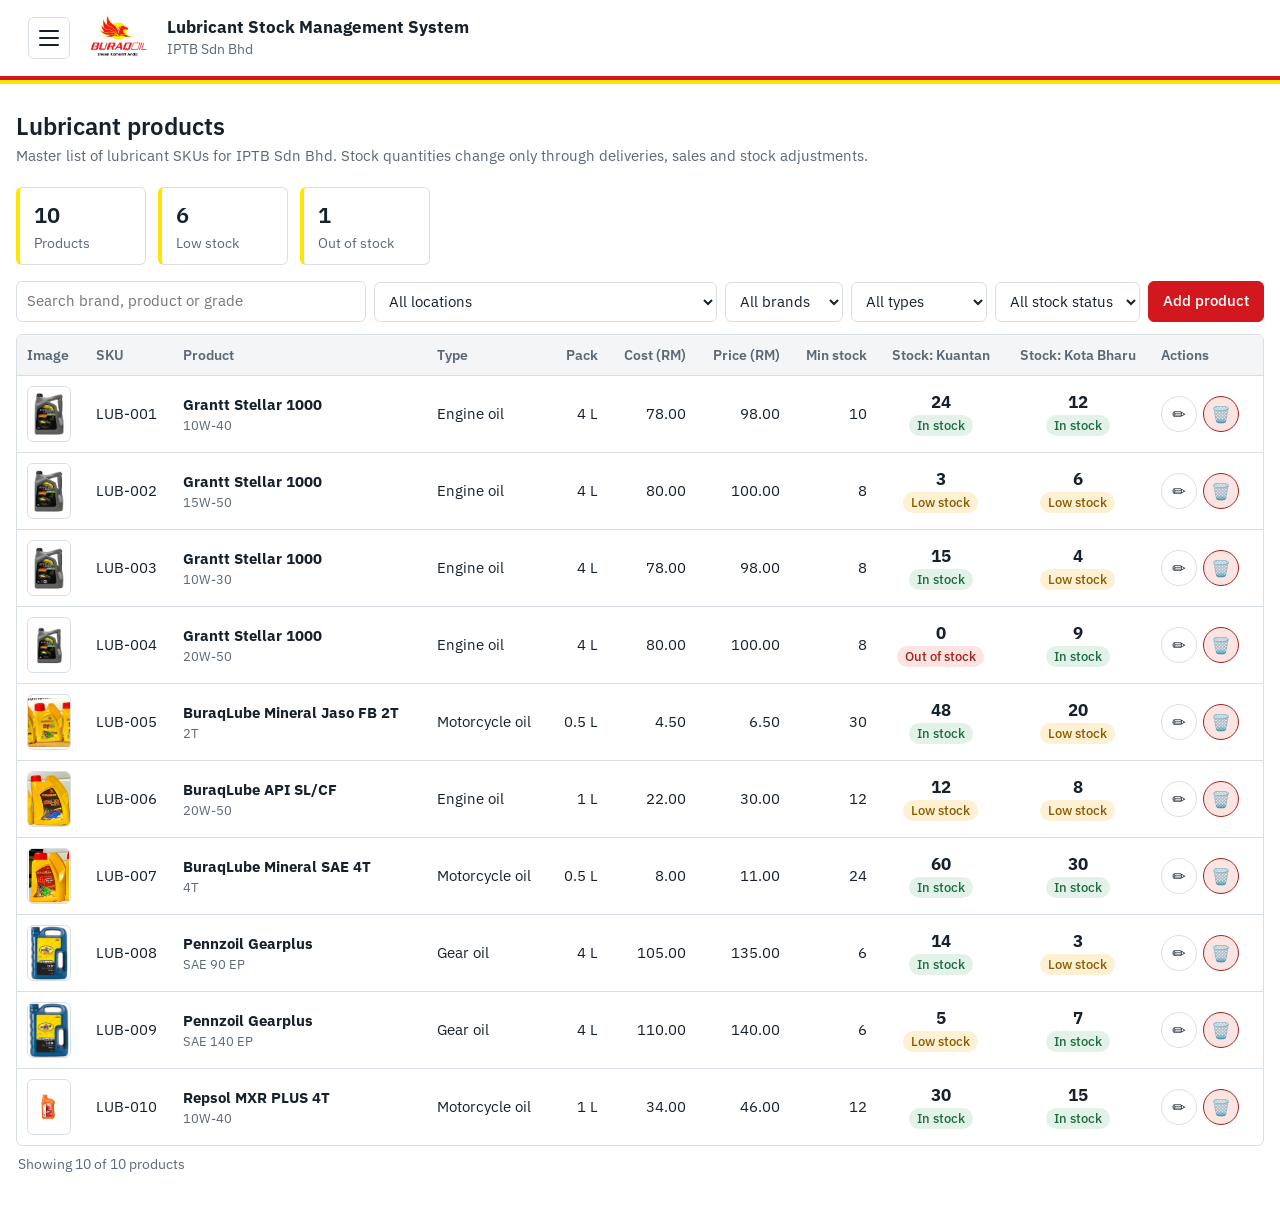
==== module 1/products.html @ 909e2d79 "first commit" ====
<!DOCTYPE html>
<html lang="en">
<head>
<meta charset="utf-8">
<meta name="color-scheme" content="light">
<meta name="viewport" content="width=device-width, initial-scale=1, viewport-fit=cover">
<title>IPTB-LSMS · Lubricant Product Management</title>
<script src="../lsms.js"></script>
<link rel="stylesheet" href="https://fonts.googleapis.com/css2?family=IBM+Plex+Sans:wght@400;500;600&display=swap">
<style>
:root{--bg:#ffffff;--head:#f3f5f6;--surface:#fff;--ink:#16212b;--muted:#5b6875;--line:#d9e0e5;--accent:#d3171e;--accent-ink:#fff;--yellow:#ffe500;--ok:#1d6b3f;--okbg:#e3f2e9;--low:#8a5a00;--lowbg:#fdf0d3;--out:#a3231b;--outbg:#fbe4e2;--focus:#d3171e}
:root{box-sizing:border-box;padding-top:env(safe-area-inset-top,0px);padding-bottom:env(safe-area-inset-bottom,0px)}
html{scroll-padding-top:env(safe-area-inset-top,0px)}
*,*::before,*::after{box-sizing:inherit}
body{margin:0;background:var(--bg);color:var(--ink);font:15px/1.5 "IBM Plex Sans",system-ui,-apple-system,"Segoe UI",sans-serif}
.top{background:var(--surface);position:relative;border-bottom:4px solid var(--accent)}
.top::after{content:"";position:absolute;left:0;right:0;bottom:-8px;height:4px;background:var(--yellow)}
.top .in{padding:10px 28px;display:flex;align-items:center;gap:14px}
.plate{display:flex}
.plate img{height:56px;width:auto;display:block}
.top strong{display:block;font-size:17px;line-height:1.3}
.top span{color:var(--muted);font-size:13.5px}
.wrap{max-width:1360px;margin:0 auto;padding:32px 16px 48px}
h1{font-size:1.5rem;line-height:1.2;margin:0 0 4px;font-weight:600}
.sub{margin:0 0 20px;color:var(--muted)}
.stats{display:flex;gap:12px;flex-wrap:wrap;margin-bottom:16px}
.stat{background:var(--surface);border:1px solid var(--line);border-left:4px solid var(--yellow);border-radius:6px;padding:10px 14px;min-width:130px}
.stat b{display:block;font-size:1.4rem;font-weight:600}
.stat span{color:var(--muted);font-size:.85rem}
.bar{display:flex;gap:8px;flex-wrap:wrap;margin-bottom:12px;align-items:center}
input,select,button{font:inherit;color:inherit}
input,select{background:var(--surface);border:1px solid var(--line);border-radius:6px;padding:8px 10px;min-height:40px}
.bar input[type=search]{flex:1 1 220px}
button{cursor:pointer;border-radius:6px;border:1px solid var(--line);background:var(--surface);padding:8px 14px;min-height:40px}
button.primary{background:var(--accent);color:var(--accent-ink);border-color:var(--accent);font-weight:500}
button.danger{background:var(--out);color:var(--surface);border-color:var(--out)}
button.link{border:0;background:none;color:var(--ink);text-decoration:underline;padding:6px 8px;min-height:32px}
button.link.del{color:var(--out)}
:focus-visible{outline:2px solid var(--focus);outline-offset:2px}
.tablewrap{overflow-x:auto;background:var(--surface);border:1px solid var(--line);border-radius:6px}
table{border-collapse:collapse;width:100%;min-width:980px}
th,td{text-align:left;padding:10px 10px;border-bottom:1px solid var(--line);white-space:nowrap}
th{font-weight:600;font-size:.85rem;color:var(--muted);background:var(--head)}
tr:last-child td{border-bottom:0}
td.num,th.num{text-align:right;font-variant-numeric:tabular-nums}
td.name{white-space:normal;min-width:170px}
td.name small{display:block;color:var(--muted)}
.chip{display:inline-block;padding:1px 8px;border-radius:99px;font-size:.8rem;font-weight:500}
.chip.ok{background:var(--okbg);color:var(--ok)}.chip.low{background:var(--lowbg);color:var(--low)}.chip.out{background:var(--outbg);color:var(--out)}
/* Stock cell: number centred above the status chip */
td.stk,th.stk{text-align:center}
td.stk .cell{display:inline-flex;flex-direction:column;align-items:center;gap:3px}
td.stk b{font-size:1.05rem;line-height:1.2;font-variant-numeric:tabular-nums}
.thumb{width:44px;height:56px;object-fit:contain;border-radius:6px;border:1px solid var(--line);background:#fff;display:block}
.zoom{padding:0;border:0;background:none;min-height:0;cursor:zoom-in;border-radius:6px;display:block}
#imgDlg .dlg{text-align:center}
#bigImg{display:block;margin:0 auto;width:100%;max-width:380px;height:min(60vh,440px);object-fit:contain;background:#fff;border:1px solid var(--line);border-radius:6px}
#imgDlg .actions{justify-content:center}
.ico{width:36px;height:36px;min-height:0;padding:0;border-radius:50%;border:1px solid var(--line);background:var(--surface);font-size:1rem;line-height:1;display:inline-flex;align-items:center;justify-content:center;margin-right:6px}
.ico.del{border-color:var(--out);background:var(--outbg)}
.empty{padding:32px 16px;text-align:center;color:var(--muted)}
.count{color:var(--muted);font-size:.85rem;margin:8px 2px 0}
dialog{border:1px solid var(--line);border-radius:8px;background:var(--surface);color:var(--ink);padding:0;width:min(520px,calc(100% - 24px))}
dialog::backdrop{background:rgba(0,0,0,.45)}
.dlg{padding:20px}
.dlg h2{margin:0 0 14px;font-size:1.15rem}
.grid{display:grid;grid-template-columns:1fr 1fr;gap:12px}
.grid .full{grid-column:1/-1}
label{display:block;font-size:.85rem;font-weight:500}
label input,label select{width:100%;margin-top:4px;font-weight:400}
.err{color:var(--out);font-size:.8rem;min-height:1.1em;margin-top:2px;font-weight:400}
.actions{display:flex;justify-content:flex-end;gap:8px;margin-top:16px}
#toast{position:fixed;left:50%;bottom:calc(20px + env(safe-area-inset-bottom,0px));transform:translateX(-50%);background:var(--ink);color:var(--bg);padding:10px 16px;border-radius:6px;opacity:0;pointer-events:none;transition:opacity .2s;max-width:90%}
#toast.show{opacity:1}
@media (max-width:860px){.top .in{padding:10px 16px;gap:12px}.plate img{height:42px}}
@media (max-width:520px){.grid{grid-template-columns:1fr}}
@media (prefers-reduced-motion:reduce){#toast{transition:none}}
</style>
</head>
<body>
<header class="top"><div class="in"><div class="plate"><img alt="BURAQOIL logo" src="../images/buraqoil-logo.png"></div><div><strong>Lubricant Stock Management System</strong><span>IPTB Sdn Bhd</span></div></div></header>
<div class="wrap">
  <h1>Lubricant products</h1>
  <p class="sub">Master list of lubricant SKUs for IPTB Sdn Bhd. Stock quantities change only through deliveries, sales and stock adjustments.</p>
  <p class="sub" id="locNote" hidden></p>

  <div class="stats" aria-label="Summary">
    <div class="stat"><b id="sTotal">0</b><span>Products</span></div>
    <div class="stat"><b id="sLow">0</b><span>Low stock</span></div>
    <div class="stat"><b id="sOut">0</b><span>Out of stock</span></div>
  </div>

  <div class="bar">
    <input type="search" id="q" placeholder="Search brand, product or grade" aria-label="Search products">
    <select id="fLoc" aria-label="Filter by location"></select>
    <select id="fBrand" aria-label="Filter by brand"></select>
    <select id="fType" aria-label="Filter by type"></select>
    <select id="fStatus" aria-label="Filter by stock status">
      <option value="">All stock status</option><option value="ok">In stock</option><option value="low">Low stock</option><option value="out">Out of stock</option>
    </select>
    <button class="primary" id="addBtn">Add product</button>
  </div>

  <div class="tablewrap">
    <table>
      <thead id="head"></thead>
      <tbody id="rows"></tbody>
    </table>
    <div class="empty" id="empty" hidden>No products match your search. Clear the filters or add a new product.</div>
  </div>
  <p class="count" id="count" aria-live="polite"></p>
</div>

<dialog id="formDlg">
  <form class="dlg" id="form" novalidate>
    <h2 id="formTitle">Add product</h2>
    <div class="grid">
      <label>Brand<input name="brand" autocomplete="off"><div class="err" data-for="brand"></div></label>
      <label>Product name<input name="name" autocomplete="off"><div class="err" data-for="name"></div></label>
      <label>Viscosity grade<input name="grade" placeholder="e.g. 10W-40" autocomplete="off"><div class="err" data-for="grade"></div></label>
      <label>Type<select name="type"></select><div class="err" data-for="type"></div></label>
      <label>Pack size<select name="pack"></select><div class="err" data-for="pack"></div></label>
      <label>Minimum stock (packs)<input name="min" type="number" min="0" step="1" inputmode="numeric"><div class="err" data-for="min"></div></label>
      <label>Cost price (RM)<input name="cost" type="number" min="0" step="0.01" inputmode="decimal"><div class="err" data-for="cost"></div></label>
      <label>Selling price (RM)<input name="price" type="number" min="0" step="0.01" inputmode="decimal"><div class="err" data-for="price"></div></label>
    <label class="full">Product image (optional)<input name="img" type="file" accept="image/*"><div class="err" data-for="img"></div></label>
    </div>
    <div class="actions"><button type="button" id="cancelForm">Cancel</button><button class="primary" type="submit" id="saveBtn">Save product</button></div>
  </form>
</dialog>

<dialog id="delDlg">
  <div class="dlg">
    <h2>Delete this product?</h2>
    <p id="delText"></p>
    <div class="actions"><button id="cancelDel">Keep product</button><button class="danger" id="confirmDel">Delete product</button></div>
  </div>
</dialog>
<dialog id="imgDlg" aria-labelledby="imgTitle">
  <div class="dlg">
    <h2 id="imgTitle"></h2>
    <img id="bigImg" alt="">
    <div class="actions"><button id="closeImg">Close</button></div>
  </div>
</dialog>
<div id="toast" role="status"></div>

<script>
var TYPES=['Engine oil','Gear oil','Motorcycle oil','Grease','Other'];
var PACKS=[0.5,0.8,1,4,18,208];
var products=[
 {id:1,brand:'Grantt',name:'Stellar 1000',grade:'10W-40',type:'Engine oil',pack:4,cost:78,price:98,min:10,stock:{PHG:24,KTN:12}},
 {id:2,brand:'Grantt',name:'Stellar 1000',grade:'15W-50',type:'Engine oil',pack:4,cost:80,price:100,min:8,stock:{PHG:3,KTN:6}},
 {id:3,brand:'Grantt',name:'Stellar 1000',grade:'10W-30',type:'Engine oil',pack:4,cost:78,price:98,min:8,stock:{PHG:15,KTN:4}},
 {id:4,brand:'Grantt',name:'Stellar 1000',grade:'20W-50',type:'Engine oil',pack:4,cost:80,price:100,min:8,stock:{PHG:0,KTN:9}},
 {id:5,brand:'BuraqLube',name:'Mineral Jaso FB 2T',grade:'2T',type:'Motorcycle oil',pack:0.5,cost:4.5,price:6.5,min:30,stock:{PHG:48,KTN:20}},
 {id:6,brand:'BuraqLube',name:'API SL/CF',grade:'20W-50',type:'Engine oil',pack:1,cost:22,price:30,min:12,stock:{PHG:12,KTN:8}},
 {id:7,brand:'BuraqLube',name:'Mineral SAE 4T',grade:'4T',type:'Motorcycle oil',pack:0.5,cost:8,price:11,min:24,stock:{PHG:60,KTN:30}},
 {id:8,brand:'Pennzoil',name:'Gearplus',grade:'SAE 90 EP',type:'Gear oil',pack:4,cost:105,price:135,min:6,stock:{PHG:14,KTN:3}},
 {id:9,brand:'Pennzoil',name:'Gearplus',grade:'SAE 140 EP',type:'Gear oil',pack:4,cost:110,price:140,min:6,stock:{PHG:5,KTN:7}},
 {id:10,brand:'Repsol',name:'MXR PLUS 4T',grade:'10W-40',type:'Motorcycle oil',pack:1,cost:34,price:46,min:12,stock:{PHG:30,KTN:15}}
];
var nextId=11, editingId=null, deleteId=null;
var $=function(id){return document.getElementById(id)};
function esc(s){return String(s).replace(/[&<>"']/g,function(c){return {'&':'&amp;','<':'&lt;','>':'&gt;','"':'&quot;',"'":'&#39;'}[c]})}
// Stock is kept per station (PHG = Kuantan, KTN = Kota Bharu, see ../lsms.js); the product list itself is shared.
var LOCS=LSMS.locs().map(function(l){return l.id});   // stations this user may see
function scope(){var v=$('fLoc')?$('fLoc').value:'';return v?[v]:LOCS}
function totalStock(p){return LOCS.reduce(function(a,l){return a+p.stock[l]},0)}
function status(p,l){var n=p.stock[l];return n<=0?'out':(n<=p.min?'low':'ok')}
var LABEL={ok:'In stock',low:'Low stock',out:'Out of stock'};
var PAL=['#d3171e','#0e5a78','#1d6b3f','#b7791f','#5b3d9a','#16212b'];
function bottle(p){
  var h=0;for(var i=0;i<p.brand.length;i++)h+=p.brand.charCodeAt(i);
  var g=esc(p.grade.replace(/^SAE /,'').slice(0,7));
  var svg='<svg xmlns="http://www.w3.org/2000/svg" viewBox="0 0 60 80"><rect x="22" y="3" width="16" height="11" rx="2" fill="#333"/><path d="M20 14h20l8 12v46a6 6 0 0 1-6 6H18a6 6 0 0 1-6-6V26z" fill="'+PAL[h%PAL.length]+'"/><rect x="16" y="36" width="28" height="26" rx="3" fill="#fff"/><text x="30" y="52" font-size="7" font-weight="700" text-anchor="middle" fill="#16212b" font-family="Arial,sans-serif">'+g+'</text></svg>';
  return 'data:image/svg+xml;utf8,'+encodeURIComponent(svg);
}
function thumb(p){return p.img||'images/'+sku(p)+'.jpg'}
function imgErr(el,id){
  var p=products.find(function(x){return x.id===id});
  if(p&&!p.img&&!el.dataset.t){el.dataset.t=1;el.src='images/'+sku(p)+'.png';return}
  el.onerror=null;if(p)el.src=bottle(p);
}
function shrink(file,ok,bad){
  var r=new FileReader();
  r.onerror=bad;
  r.onload=function(){var im=new Image();im.onerror=bad;im.onload=function(){
    var k=Math.min(1,600/Math.max(im.width,im.height)),c=document.createElement('canvas');
    c.width=Math.round(im.width*k);c.height=Math.round(im.height*k);
    var x=c.getContext('2d');x.fillStyle='#fff';x.fillRect(0,0,c.width,c.height);x.drawImage(im,0,0,c.width,c.height);
    ok(c.toDataURL('image/jpeg',0.85))};im.src=r.result};
  r.readAsDataURL(file);
}
function packLabel(n){return n+' L'}
function sku(p){return 'LUB-'+String(p.id).padStart(3,'0')}
function toast(msg){var t=$('toast');t.textContent=msg;t.classList.add('show');clearTimeout(toast.h);toast.h=setTimeout(function(){t.classList.remove('show')},2600)}

function fillFilters(){
  var brands=[...new Set(products.map(function(p){return p.brand}))].sort();
  var cur=$('fBrand').value;
  $('fBrand').innerHTML='<option value="">All brands</option>'+brands.map(function(b){return '<option>'+esc(b)+'</option>'}).join('');
  $('fBrand').value=brands.indexOf(cur)>-1?cur:'';
  if(!$('fType').options.length)$('fType').innerHTML='<option value="">All types</option>'+TYPES.map(function(t){return '<option>'+t+'</option>'}).join('');
}
function render(){
  fillFilters();
  var q=$('q').value.trim().toLowerCase(),b=$('fBrand').value,t=$('fType').value,s=$('fStatus').value,locs=scope();
  var any=function(p,st){return locs.some(function(l){return status(p,l)===st})};
  var list=products.filter(function(p){
    var hay=(p.brand+' '+p.name+' '+p.grade).toLowerCase();
    return (!q||hay.indexOf(q)>-1)&&(!b||p.brand===b)&&(!t||p.type===t)&&(!s||any(p,s));
  });
  // one location: stock and status columns; all locations: one stock column per location
  var many=locs.length>1;
  $('head').innerHTML='<tr><th>Image</th><th>SKU</th><th>Product</th><th>Type</th><th class="num">Pack</th><th class="num">Cost (RM)</th><th class="num">Price (RM)</th><th class="num">Min stock</th>'+
    (many?locs.map(function(l){return '<th class="stk">Stock: '+esc(LSMS.locShort(l))+'</th>'}).join(''):'<th class="num">Current stock</th><th>Status</th>')+'<th>Actions</th></tr>';
  var stockCells=function(p){
    if(!many){var st=status(p,locs[0]);return '<td class="num">'+p.stock[locs[0]]+'</td><td><span class="chip '+st+'">'+LABEL[st]+'</span></td>'}
    // number centred above the status chip
    return locs.map(function(l){var st=status(p,l);return '<td class="stk"><div class="cell"><b>'+p.stock[l]+'</b><span class="chip '+st+'">'+LABEL[st]+'</span></div></td>'}).join('');
  };
  $('rows').innerHTML=list.map(function(p){return '<tr>'+
    '<td><button class="zoom" data-zoom="'+p.id+'" title="View larger image" aria-label="View larger image of '+esc(p.brand+' '+p.name+' '+p.grade)+'"><img class="thumb" src="'+thumb(p)+'" alt="" onerror="imgErr(this,'+p.id+')"></button></td><td>'+sku(p)+'</td>'+
    '<td class="name"><strong>'+esc(p.brand)+' '+esc(p.name)+'</strong><small>'+esc(p.grade)+'</small></td>'+
    '<td>'+esc(p.type)+'</td><td class="num">'+packLabel(p.pack)+'</td>'+
    '<td class="num">'+p.cost.toFixed(2)+'</td><td class="num">'+p.price.toFixed(2)+'</td>'+
    '<td class="num">'+p.min+'</td>'+
    stockCells(p)+
    '<td><button class="ico" data-edit="'+p.id+'" title="Edit" aria-label="Edit '+esc(p.brand+' '+p.name+' '+p.grade)+'">&#9999;&#65039;</button><button class="ico del" data-del="'+p.id+'" title="Delete" aria-label="Delete '+esc(p.brand+' '+p.name+' '+p.grade)+'">&#128465;&#65039;</button></td></tr>'}).join('');
  $('empty').hidden=list.length>0;
  $('count').textContent='Showing '+list.length+' of '+products.length+' products';
  $('sTotal').textContent=products.length;
  $('sLow').textContent=products.filter(function(p){return any(p,'low')}).length;
  $('sOut').textContent=products.filter(function(p){return any(p,'out')}).length;
}

var F=$('form');
F.type.innerHTML=TYPES.map(function(t){return '<option>'+t+'</option>'}).join('');
F.pack.innerHTML=PACKS.map(function(n){return '<option value="'+n+'">'+packLabel(n)+'</option>'}).join('');
function clearErrors(){document.querySelectorAll('.err').forEach(function(e){e.textContent=''})}
function setErr(k,m){F.querySelector('[data-for="'+k+'"]').textContent=m}
function openForm(p){
  editingId=p?p.id:null;clearErrors();
  $('formTitle').textContent=p?'Edit product':'Add product';
  F.brand.value=p?p.brand:'';F.name.value=p?p.name:'';F.grade.value=p?p.grade:'';
  F.type.value=p?p.type:TYPES[0];F.pack.value=p?p.pack:1;
  F.img.value='';F.min.value=p?p.min:'';F.cost.value=p?p.cost:'';F.price.value=p?p.price:'';
  $('formDlg').showModal();F.brand.focus();
}
function validate(){
  clearErrors();var ok=true,v={};
  v.brand=F.brand.value.trim();v.name=F.name.value.trim();v.grade=F.grade.value.trim();
  v.type=F.type.value;v.pack=parseFloat(F.pack.value);
  if(!v.brand){setErr('brand','Enter the brand.');ok=false}
  if(!v.name){setErr('name','Enter the product name.');ok=false}
  if(!v.grade){setErr('grade','Enter the viscosity grade or type.');ok=false}
  var min=F.min.value.trim(),cost=F.cost.value.trim(),price=F.price.value.trim();
  if(min===''||!/^\d+$/.test(min)){setErr('min','Enter a whole number of 0 or more.');ok=false}else v.min=parseInt(min,10);
  if(cost===''||isNaN(cost)||+cost<0){setErr('cost','Enter a cost price of 0 or more.');ok=false}else v.cost=Math.round(+cost*100)/100;
  if(price===''||isNaN(price)||+price<0){setErr('price','Enter a selling price of 0 or more.');ok=false}else v.price=Math.round(+price*100)/100;
  if(ok&&v.price<v.cost){setErr('price','Selling price cannot be lower than cost price.');ok=false}
  if(ok){
    var dup=products.some(function(p){return p.id!==editingId&&p.brand.toLowerCase()===v.brand.toLowerCase()&&p.name.toLowerCase()===v.name.toLowerCase()&&p.grade.toLowerCase()===v.grade.toLowerCase()&&p.pack===v.pack});
    if(dup){setErr('name','This product with the same grade and pack size already exists.');ok=false}
  }
  return ok?v:null;
}
F.addEventListener('submit',function(e){
  e.preventDefault();var v=validate();if(!v)return;
  var done=function(img){
    if(img)v.img=img;
    if(editingId){var p=products.find(function(x){return x.id===editingId});Object.assign(p,v);toast('Product updated')}
    else{v.id=nextId++;v.stock={};LSMS.LOCATIONS.forEach(function(l){v.stock[l.id]=0});products.push(v);toast('Product added')}
    $('formDlg').close();render();
  };
  var f=F.img.files[0];
  if(!f)return done(null);
  if(!/^image\//.test(f.type)){setErr('img','Choose an image file.');return}
  shrink(f,done,function(){setErr('img','This image could not be read. Try another file.')});
});
$('addBtn').onclick=function(){openForm(null)};
$('cancelForm').onclick=function(){$('formDlg').close()};
$('rows').addEventListener('click',function(e){
  var zm=e.target.closest('[data-zoom]');
  if(zm){var z=products.find(function(x){return x.id===+zm.dataset.zoom});
    $('imgTitle').textContent=z.brand+' '+z.name+' '+z.grade+' ('+packLabel(z.pack)+')';
    $('bigImg').src=zm.querySelector('img').src;$('bigImg').alt=z.brand+' '+z.name+' '+z.grade;$('imgDlg').showModal();return}
  var ed=e.target.closest('[data-edit]'),de=e.target.closest('[data-del]');
  if(ed)openForm(products.find(function(p){return p.id===+ed.dataset.edit}));
  if(de){var p=products.find(function(x){return x.id===+de.dataset.del});deleteId=p.id;
    $('delText').textContent='"'+p.brand+' '+p.name+' '+p.grade+' ('+packLabel(p.pack)+')" will be removed from the product list.'+(totalStock(p)>0?' It still has '+totalStock(p)+' in stock.':'');
    $('delDlg').showModal()}
});
$('closeImg').onclick=function(){$('imgDlg').close()};
$('imgDlg').addEventListener('click',function(e){if(e.target===this)this.close()});
$('cancelDel').onclick=function(){$('delDlg').close()};
$('confirmDel').onclick=function(){products=products.filter(function(p){return p.id!==deleteId});$('delDlg').close();render();toast('Product deleted')};
if(LSMS.isAdmin){$('fLoc').innerHTML='<option value="">All locations</option>'+LSMS.LOCATIONS.map(function(l){return '<option value="'+l.id+'">'+esc(l.name)+'</option>'}).join('')}
else{$('fLoc').remove();$('locNote').innerHTML='Stock shown for your location: <strong>'+esc(LSMS.locName(LSMS.myLoc))+'</strong>.';$('locNote').hidden=false}
['q','fLoc','fBrand','fType','fStatus'].forEach(function(id){if($(id))$(id).addEventListener(id==='q'?'input':'change',render)});
render();
</script>
<script src="../sidebar.js"></script>
</body>
</html>
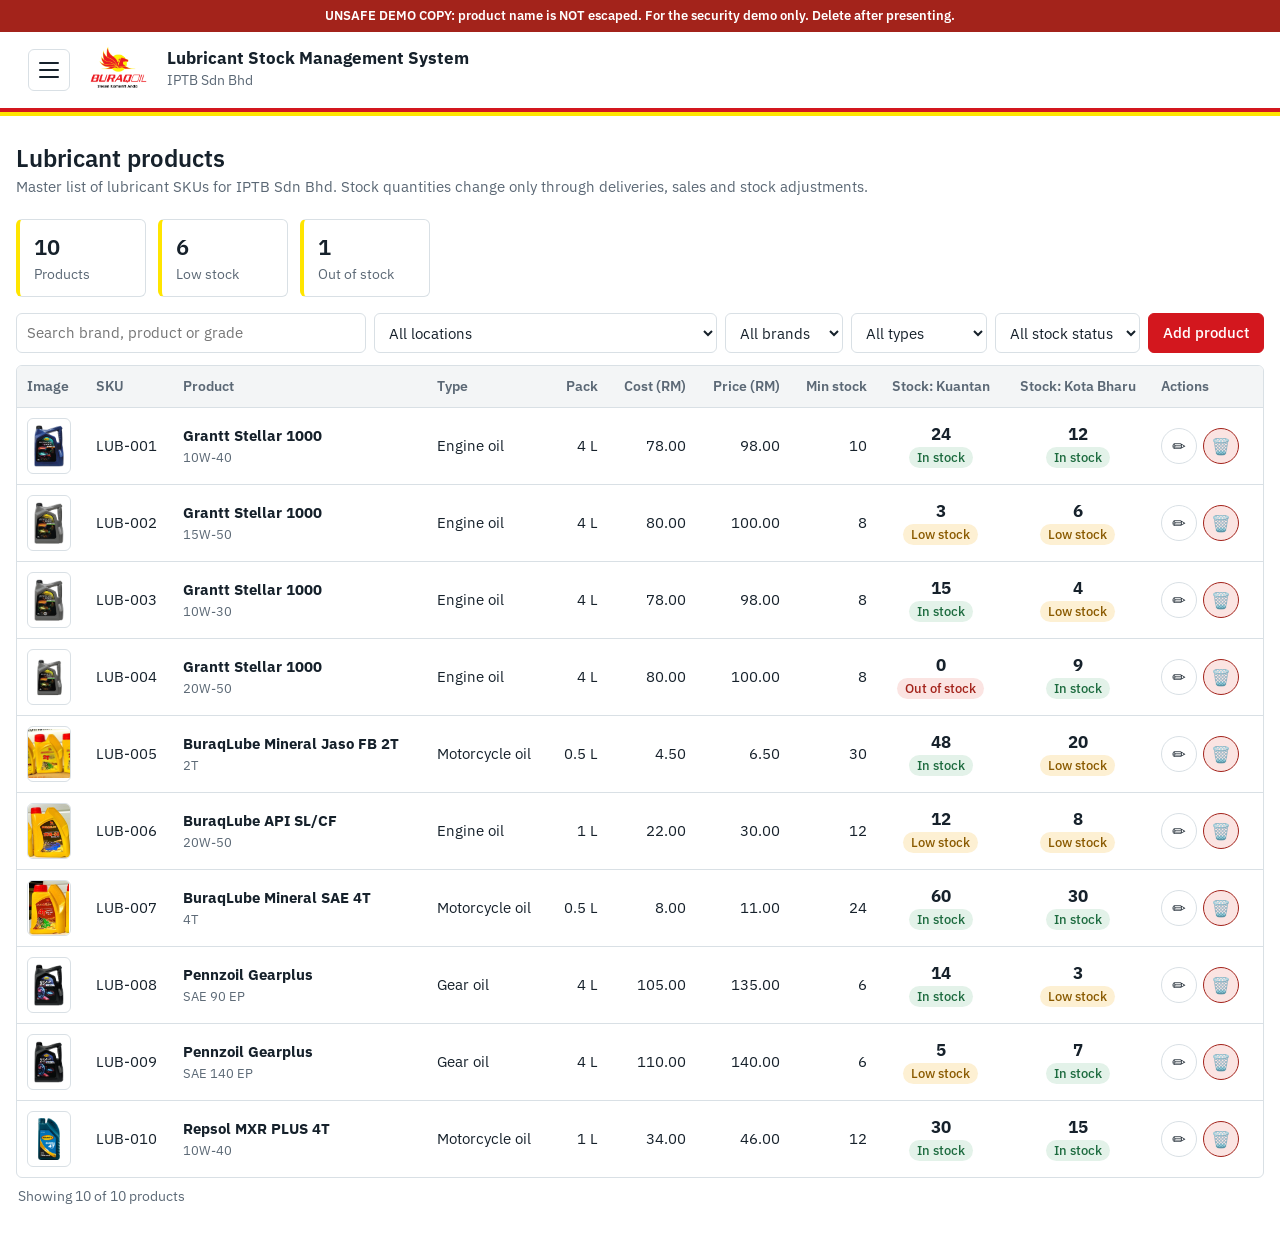
==== commit 5bdb83c0: "baiki" ====
--- a/module 1/products.html
+++ b/module 1/products.html
@@ -4,7 +4,7 @@
 <meta charset="utf-8">
 <meta name="color-scheme" content="light">
 <meta name="viewport" content="width=device-width, initial-scale=1, viewport-fit=cover">
-<title>IPTB-LSMS · Lubricant Product Management</title>
+<title>UNSAFE DEMO COPY · IPTB-LSMS · Lubricant Product Management</title>
 <script src="../lsms.js"></script>
 <link rel="stylesheet" href="https://fonts.googleapis.com/css2?family=IBM+Plex+Sans:wght@400;500;600&display=swap">
 <style>
@@ -13,6 +13,8 @@
 html{scroll-padding-top:env(safe-area-inset-top,0px)}
 *,*::before,*::after{box-sizing:inherit}
 body{margin:0;background:var(--bg);color:var(--ink);font:15px/1.5 "IBM Plex Sans",system-ui,-apple-system,"Segoe UI",sans-serif}
+/* DEMO ONLY: banner so this copy is never confused with the real module */
+.demo{background:#a3231b;color:#fff;text-align:center;padding:6px 12px;font-weight:600;font-size:13px}
 .top{background:var(--surface);position:relative;border-bottom:4px solid var(--accent)}
 .top::after{content:"";position:absolute;left:0;right:0;bottom:-8px;height:4px;background:var(--yellow)}
 .top .in{padding:10px 28px;display:flex;align-items:center;gap:14px}
@@ -78,6 +80,7 @@
 </style>
 </head>
 <body>
+<div class="demo">UNSAFE DEMO COPY: product name is NOT escaped. For the security demo only. Delete after presenting.</div>
 <header class="top"><div class="in"><div class="plate"><img alt="BURAQOIL logo" src="../images/buraqoil-logo.png"></div><div><strong>Lubricant Stock Management System</strong><span>IPTB Sdn Bhd</span></div></div></header>
 <div class="wrap">
   <h1>Lubricant products</h1>
@@ -222,7 +225,8 @@
   };
   $('rows').innerHTML=list.map(function(p){return '<tr>'+
     '<td><button class="zoom" data-zoom="'+p.id+'" title="View larger image" aria-label="View larger image of '+esc(p.brand+' '+p.name+' '+p.grade)+'"><img class="thumb" src="'+thumb(p)+'" alt="" onerror="imgErr(this,'+p.id+')"></button></td><td>'+sku(p)+'</td>'+
-    '<td class="name"><strong>'+esc(p.brand)+' '+esc(p.name)+'</strong><small>'+esc(p.grade)+'</small></td>'+
+    /* DEMO ONLY: p.name is NOT escaped here (the real module uses esc(p.name)) */
+    '<td class="name"><strong>'+esc(p.brand)+' '+p.name+'</strong><small>'+esc(p.grade)+'</small></td>'+
     '<td>'+esc(p.type)+'</td><td class="num">'+packLabel(p.pack)+'</td>'+
     '<td class="num">'+p.cost.toFixed(2)+'</td><td class="num">'+p.price.toFixed(2)+'</td>'+
     '<td class="num">'+p.min+'</td>'+
